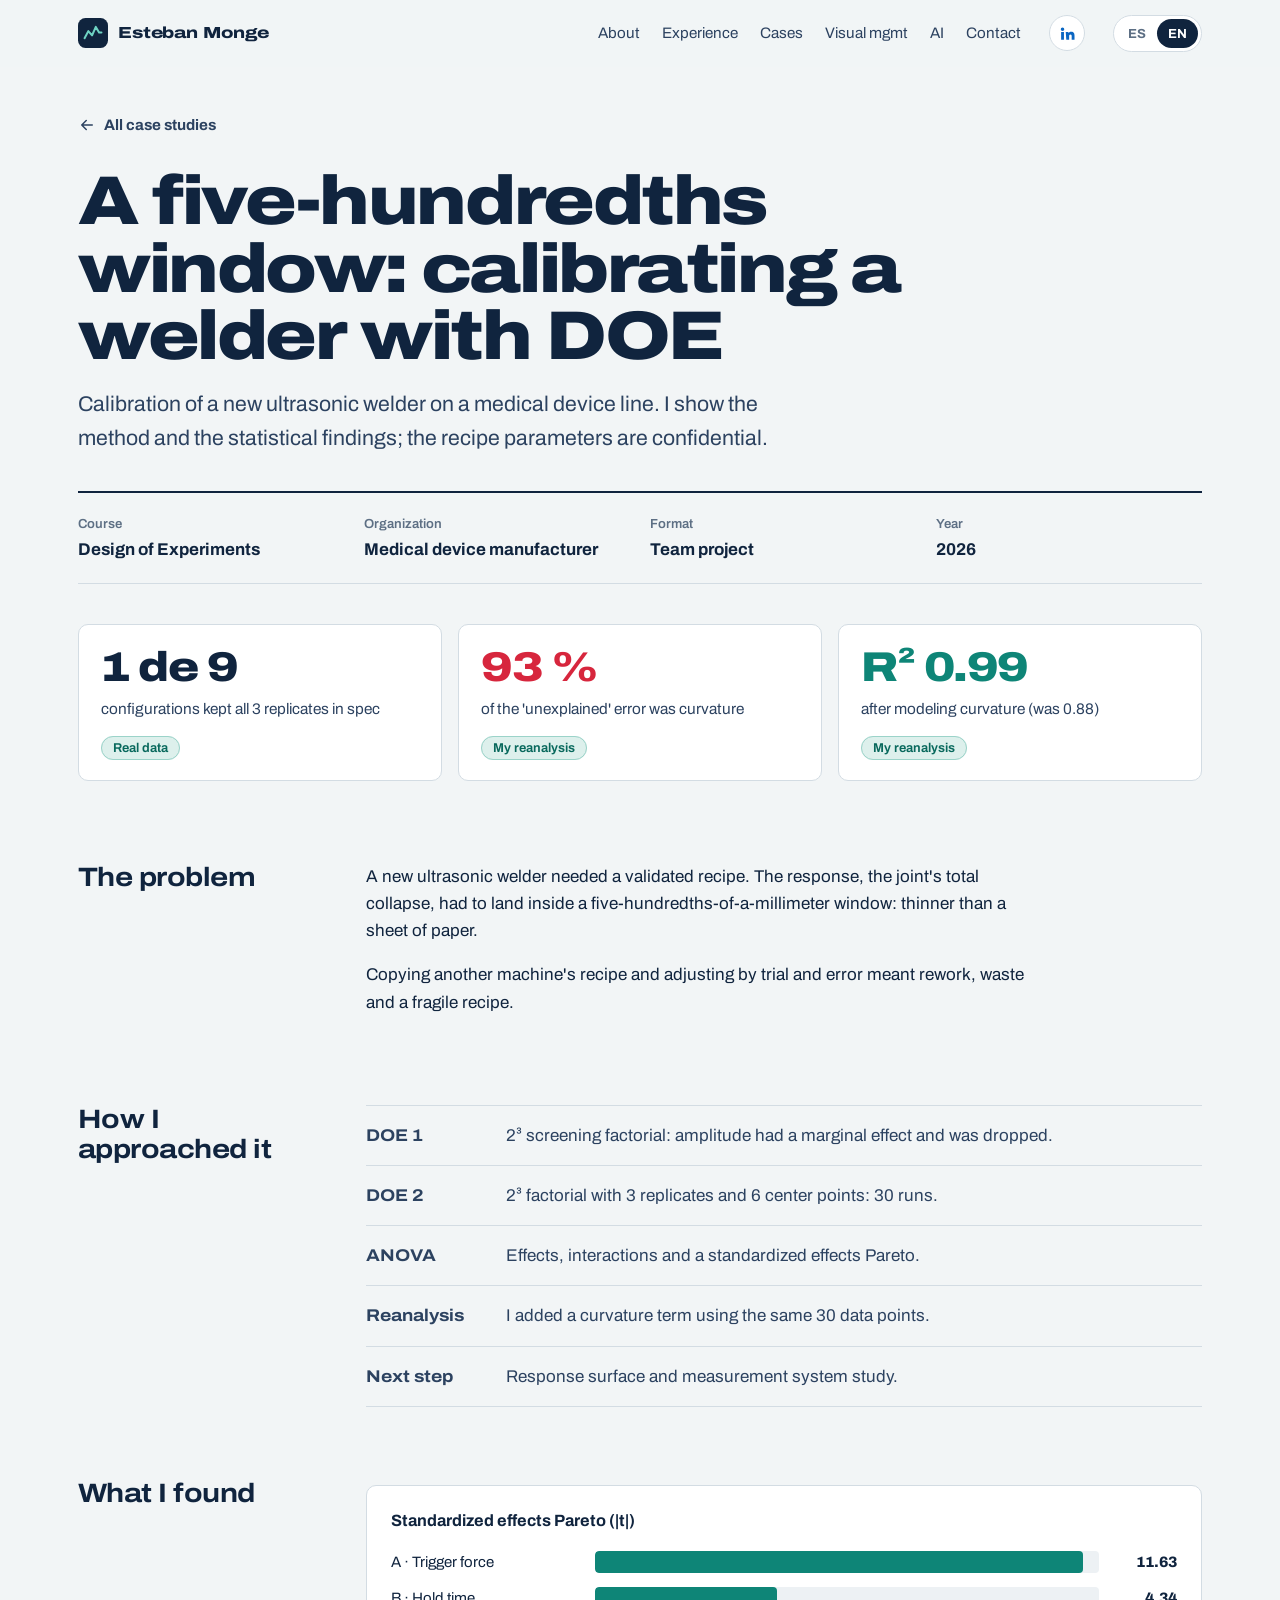
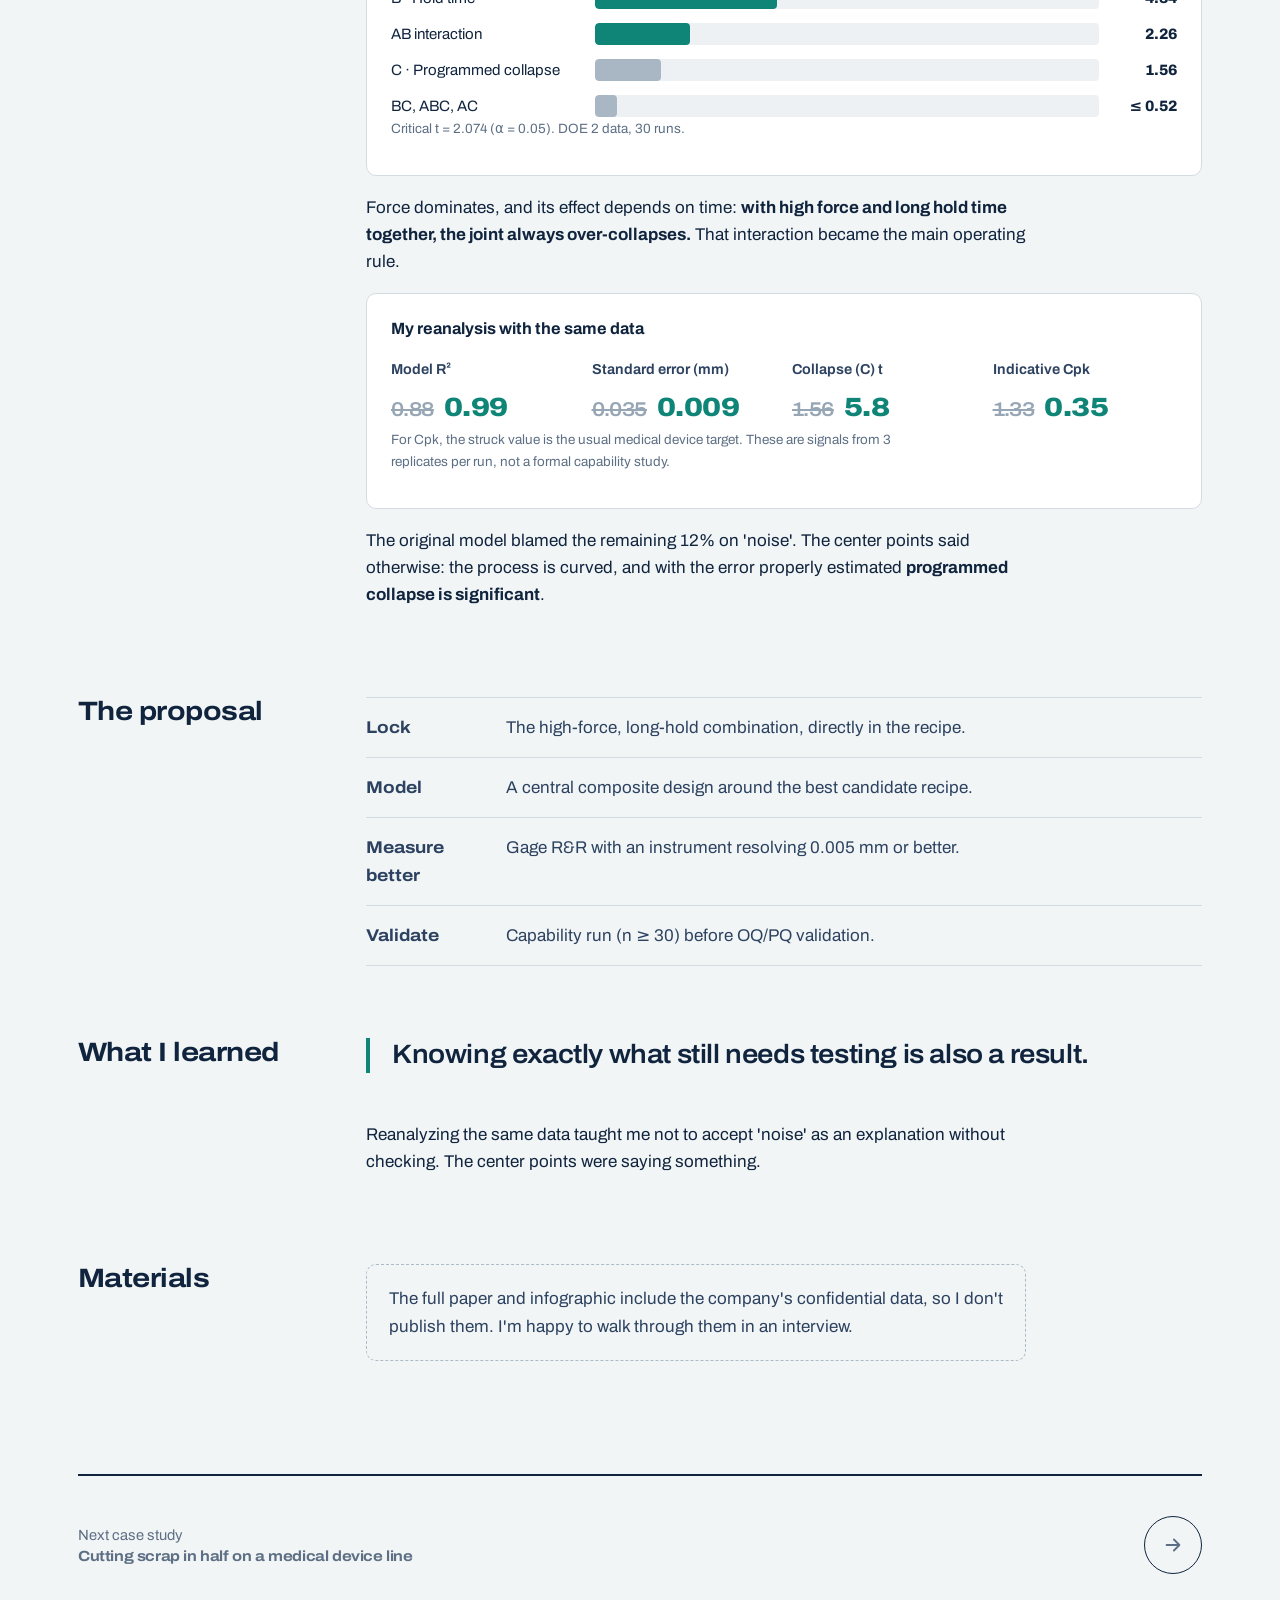
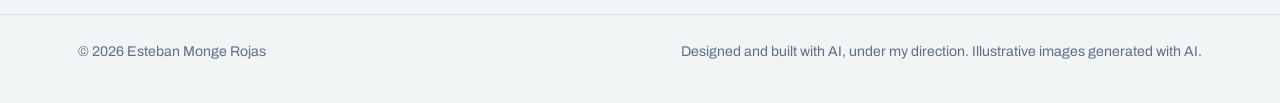
==== casos/doe-soldadura.html @ 59c78ac1 "Add files via upload" ====
<!doctype html>
<html lang="es" data-lang="es" data-title-es="Una ventana de cinco centésimas: calibrar una soldadora con DOE · Esteban Monge" data-title-en="A five-hundredths window: calibrating a welder with DOE · Esteban Monge">
<head>
<meta charset="utf-8">
<meta name="viewport" content="width=device-width, initial-scale=1">
<title>Una ventana de cinco centésimas: calibrar una soldadora con DOE · Esteban Monge</title>
<meta name="description" content="Calibración de una soldadora ultrasónica nueva en una línea de dispositivos médicos. Muestro el método y los hallazgos estadísticos; los parámetros de la receta son confidenciales.">
<meta name="author" content="Esteban Monge Rojas">
<meta property="og:type" content="website">
<meta property="og:title" content="Una ventana de cinco centésimas: calibrar una soldadora con DOE · Esteban Monge">
<meta property="og:description" content="Calibración de una soldadora ultrasónica nueva en una línea de dispositivos médicos. Muestro el método y los hallazgos estadísticos; los parámetros de la receta son confidenciales.">
<meta property="og:image" content="../assets/img/og-image.png">
<meta name="twitter:card" content="summary_large_image">
<meta name="theme-color" content="#10243E">
<link rel="icon" href="../assets/img/favicon.svg" type="image/svg+xml">
<link rel="preload" href="../assets/fonts/archivo-wdth.woff2" as="font" type="font/woff2" crossorigin>
<link rel="stylesheet" href="../assets/css/site.css">
<script>(function(){try{var q=new URLSearchParams(location.search).get("lang"),s=localStorage.getItem("lang"),l=q||s||((navigator.language||"es").toLowerCase().indexOf("en")===0?"en":"es");document.documentElement.setAttribute("data-lang",l);document.documentElement.lang=l}catch(e){}})();</script>
<noscript><style>[lang="en"]:not(html){display:none!important}</style></noscript>
</head>
<body>
<a class="skip" href="#main"><span lang="es">Saltar al contenido</span><span lang="en">Skip to content</span></a><header class="nav"><div class="wrap">
<a class="mark" href="../index.html" aria-label="Esteban Monge Rojas"><svg viewBox="0 0 32 32" aria-hidden="true"><rect width="32" height="32" rx="8" fill="#10243E"/><path d="M7 21.5 11 14l4 4.5 4-9 3.5 6H25" fill="none" stroke="#6FD3C3" stroke-width="2.2" stroke-linecap="round" stroke-linejoin="round"/></svg><span>Esteban Monge</span></a>
<button class="menu-btn" aria-expanded="false" aria-controls="menu" data-aria-es="Abrir menú" data-aria-en="Open menu" aria-label="Abrir menú"><svg viewBox="0 0 24 24" fill="none" stroke="currentColor" stroke-width="2" stroke-linecap="round" aria-hidden="true"><path d="M4 7h16M4 12h16M4 17h16"/></svg></button>
<ul id="menu"><li><a href="../index.html#sobre-mi"><span lang="es">Sobre mí</span><span lang="en">About</span></a></li><li><a href="../index.html#trayectoria"><span lang="es">Trayectoria</span><span lang="en">Experience</span></a></li><li><a href="../index.html#casos"><span lang="es">Casos</span><span lang="en">Cases</span></a></li><li><a href="../index.html#gestion-visual"><span lang="es">Gestión visual</span><span lang="en">Visual mgmt</span></a></li><li><a href="../index.html#ia"><span lang="es">IA</span><span lang="en">AI</span></a></li><li><a href="../index.html#contacto"><span lang="es">Contacto</span><span lang="en">Contact</span></a></li></ul>
<a class="nav-in" href="https://www.linkedin.com/in/esteban-monge-/" target="_blank" rel="noopener" aria-label="LinkedIn"><svg viewBox="0 0 24 24" fill="currentColor" aria-hidden="true"><path d="M4.98 3.5a2.5 2.5 0 1 1 0 5 2.5 2.5 0 0 1 0-5zM3 9.75h4v11H3zM9.5 9.75h3.8v1.6h.06c.53-.95 1.83-1.95 3.77-1.95 4.03 0 4.77 2.55 4.77 5.87v5.48h-4v-4.86c0-1.16-.02-2.65-1.66-2.65-1.66 0-1.92 1.25-1.92 2.56v4.95h-4z"/></svg></a>
<div class="lang" role="group" aria-label="Idioma / Language"><button type="button" data-set="es" aria-pressed="true">ES</button><button type="button" data-set="en" aria-pressed="false">EN</button></div>
</div></header><main id="main"><div class="wrap">
<div class="case-hero">
<a class="back" href="../index.html#casos"><svg viewBox="0 0 24 24" fill="none" stroke="currentColor" stroke-width="2" stroke-linecap="round" stroke-linejoin="round" aria-hidden="true"><path d="M19 12H5M11 18l-6-6 6-6"/></svg><span lang="es">Todos los casos</span><span lang="en">All case studies</span></a>
<h1><span lang="es">Una ventana de cinco centésimas: calibrar una soldadora con DOE</span><span lang="en">A five-hundredths window: calibrating a welder with DOE</span></h1>
<p lang="es" class="sub">Calibración de una soldadora ultrasónica nueva en una línea de dispositivos médicos. Muestro el método y los hallazgos estadísticos; los parámetros de la receta son confidenciales.</p><p lang="en" class="sub">Calibration of a new ultrasonic welder on a medical device line. I show the method and the statistical findings; the recipe parameters are confidential.</p>
<dl class="ctx"><div><dt><span lang="es">Curso</span><span lang="en">Course</span></dt><dd><span lang="es">Diseño de Experimentos</span><span lang="en">Design of Experiments</span></dd></div><div><dt><span lang="es">Organización</span><span lang="en">Organization</span></dt><dd><span lang="es">Manufactura de dispositivos médicos</span><span lang="en">Medical device manufacturer</span></dd></div><div><dt><span lang="es">Formato</span><span lang="en">Format</span></dt><dd><span lang="es">Proyecto en equipo</span><span lang="en">Team project</span></dd></div><div><dt><span lang="es">Año</span><span lang="en">Year</span></dt><dd><span lang="es">2026</span><span lang="en">2026</span></dd></div></dl>

<div class="results"><div class="res"><div class="v "><span lang="es">1 de 9</span><span lang="en">1 de 9</span></div><p lang="es">configuraciones mantuvo sus 3 réplicas dentro del rango</p><p lang="en">configurations kept all 3 replicates in spec</p><span class="chip real"><span lang="es">Dato real</span><span lang="en">Real data</span></span></div><div class="res"><div class="v out"><span lang="es">93 %</span><span lang="en">93 %</span></div><p lang="es">del error «no explicado» era curvatura</p><p lang="en">of the 'unexplained' error was curvature</p><span class="chip real"><span lang="es">Reanálisis propio</span><span lang="en">My reanalysis</span></span></div><div class="res"><div class="v ok"><span lang="es">R² 0,99</span><span lang="en">R² 0.99</span></div><p lang="es">al modelar la curvatura (antes 0,88)</p><p lang="en">after modeling curvature (was 0.88)</p><span class="chip real"><span lang="es">Reanálisis propio</span><span lang="en">My reanalysis</span></span></div></div>
</div>

<section class="chapter"><h2><span lang="es">El problema</span><span lang="en">The problem</span></h2><div class="txt"><p lang="es">Una soldadora ultrasónica nueva necesitaba una receta validada. La respuesta, el colapso total de la unión, debía quedar dentro de una ventana de cinco centésimas de milímetro: menos que el grosor de una hoja de papel.</p><p lang="en">A new ultrasonic welder needed a validated recipe. The response, the joint's total collapse, had to land inside a five-hundredths-of-a-millimeter window: thinner than a sheet of paper.</p><p lang="es">Copiar la receta de otra máquina y ajustar a prueba y error implicaba retrabajo, desperdicio y una receta poco robusta.</p><p lang="en">Copying another machine's recipe and adjusting by trial and error meant rework, waste and a fragile recipe.</p></div></section>
<section class="chapter"><h2><span lang="es">Cómo lo abordé</span><span lang="en">How I approached it</span></h2><div class="txt"><ol class="phases"><li><b><span lang="es">DOE 1</span><span lang="en">DOE 1</span></b><span><span lang="es">Factorial 2³ de tamizado: la amplitud tuvo un efecto marginal y salió del estudio.</span><span lang="en">2³ screening factorial: amplitude had a marginal effect and was dropped.</span></span></li><li><b><span lang="es">DOE 2</span><span lang="en">DOE 2</span></b><span><span lang="es">Factorial 2³ con 3 réplicas y 6 puntos centrales: 30 corridas.</span><span lang="en">2³ factorial with 3 replicates and 6 center points: 30 runs.</span></span></li><li><b><span lang="es">ANOVA</span><span lang="en">ANOVA</span></b><span><span lang="es">Efectos, interacciones y Pareto de efectos estandarizados.</span><span lang="en">Effects, interactions and a standardized effects Pareto.</span></span></li><li><b><span lang="es">Reanálisis</span><span lang="en">Reanalysis</span></b><span><span lang="es">Agregué un término de curvatura con los mismos 30 datos.</span><span lang="en">I added a curvature term using the same 30 data points.</span></span></li><li><b><span lang="es">Siguiente paso</span><span lang="en">Next step</span></b><span><span lang="es">Superficie de respuesta y estudio del sistema de medición.</span><span lang="en">Response surface and measurement system study.</span></span></li></ol></div></section>
<section class="chapter"><h2><span lang="es">Lo que encontré</span><span lang="en">What I found</span></h2><div class="txt"><div class="chart reveal"><h3><span lang="es">Pareto de efectos estandarizados (|t|)</span><span lang="en">Standardized effects Pareto (|t|)</span></h3><div class="hbars"><div class="hb good"><span><span lang="es">A · Fuerza de disparo</span><span lang="en">A · Trigger force</span></span><span class="tr"><i style="width:96.9%"></i></span><span class="val"><span lang="es">11,63</span><span lang="en">11.63</span></span></div><div class="hb good"><span><span lang="es">B · Tiempo de sostenimiento</span><span lang="en">B · Hold time</span></span><span class="tr"><i style="width:36.2%"></i></span><span class="val"><span lang="es">4,34</span><span lang="en">4.34</span></span></div><div class="hb good"><span><span lang="es">Interacción AB</span><span lang="en">AB interaction</span></span><span class="tr"><i style="width:18.8%"></i></span><span class="val"><span lang="es">2,26</span><span lang="en">2.26</span></span></div><div class="hb dim"><span><span lang="es">C · Colapso programado</span><span lang="en">C · Programmed collapse</span></span><span class="tr"><i style="width:13.0%"></i></span><span class="val"><span lang="es">1,56</span><span lang="en">1.56</span></span></div><div class="hb dim"><span><span lang="es">BC, ABC, AC</span><span lang="en">BC, ABC, AC</span></span><span class="tr"><i style="width:4.3%"></i></span><span class="val"><span lang="es">≤ 0,52</span><span lang="en">≤ 0.52</span></span></div></div><p class="source"><span lang="es">Valor crítico t = 2,074 (α = 0,05). Datos del DOE 2, 30 corridas.</span><span lang="en">Critical t = 2.074 (α = 0.05). DOE 2 data, 30 runs.</span></p></div><p lang="es">La fuerza domina, y su efecto depende del tiempo: <b>con fuerza y tiempo altos a la vez, la unión se sobrecolapsa siempre.</b> Esa interacción se convirtió en la regla operativa principal.</p><p lang="en">Force dominates, and its effect depends on time: <b>with high force and long hold time together, the joint always over-collapses.</b> That interaction became the main operating rule.</p><div class="chart reveal"><h3><span lang="es">Mi reanálisis con los mismos datos</span><span lang="en">My reanalysis with the same data</span></h3><div class="vs"><div><b><span lang="es">R² del modelo</span><span lang="en">Model R²</span></b><span class="pair"><s><span lang="es">0,88</span><span lang="en">0.88</span></s><em><span lang="es">0,99</span><span lang="en">0.99</span></em></span></div><div><b><span lang="es">Error estándar (mm)</span><span lang="en">Standard error (mm)</span></b><span class="pair"><s><span lang="es">0,035</span><span lang="en">0.035</span></s><em><span lang="es">0,009</span><span lang="en">0.009</span></em></span></div><div><b><span lang="es">t del colapso (C)</span><span lang="en">Collapse (C) t</span></b><span class="pair"><s><span lang="es">1,56</span><span lang="en">1.56</span></s><em><span lang="es">5,8</span><span lang="en">5.8</span></em></span></div><div><b><span lang="es">Cpk indicativo</span><span lang="en">Indicative Cpk</span></b><span class="pair"><s><span lang="es">1,33</span><span lang="en">1.33</span></s><em><span lang="es">0,35</span><span lang="en">0.35</span></em></span></div></div><p class="source"><span lang="es">En Cpk, el valor tachado es la meta habitual en dispositivos médicos. Son señales con 3 réplicas por tratamiento, no un estudio formal de capacidad.</span><span lang="en">For Cpk, the struck value is the usual medical device target. These are signals from 3 replicates per run, not a formal capability study.</span></p></div><p lang="es">El modelo original atribuía el 12 % restante a «ruido». Los puntos centrales decían otra cosa: el proceso es curvo, y con el error bien estimado <b>el colapso programado sí es significativo</b>.</p><p lang="en">The original model blamed the remaining 12% on 'noise'. The center points said otherwise: the process is curved, and with the error properly estimated <b>programmed collapse is significant</b>.</p></div></section>
<section class="chapter"><h2><span lang="es">La propuesta</span><span lang="en">The proposal</span></h2><div class="txt"><ol class="phases"><li><b><span lang="es">Bloquear</span><span lang="en">Lock</span></b><span><span lang="es">La combinación de fuerza y tiempo altos, directamente en la receta.</span><span lang="en">The high-force, long-hold combination, directly in the recipe.</span></span></li><li><b><span lang="es">Modelar</span><span lang="en">Model</span></b><span><span lang="es">Un diseño central compuesto alrededor de la mejor receta candidata.</span><span lang="en">A central composite design around the best candidate recipe.</span></span></li><li><b><span lang="es">Medir mejor</span><span lang="en">Measure better</span></b><span><span lang="es">Gage R&R con un instrumento de resolución de 0,005 mm o mejor.</span><span lang="en">Gage R&R with an instrument resolving 0.005 mm or better.</span></span></li><li><b><span lang="es">Validar</span><span lang="en">Validate</span></b><span><span lang="es">Corrida de capacidad (n ≥ 30) antes de la validación OQ/PQ.</span><span lang="en">Capability run (n ≥ 30) before OQ/PQ validation.</span></span></li></ol></div></section>
<section class="chapter"><h2><span lang="es">Lo que aprendí</span><span lang="en">What I learned</span></h2><div class="txt"><p lang="es" class="quote">Saber exactamente qué falta probar también es un resultado.</p><p lang="en" class="quote">Knowing exactly what still needs testing is also a result.</p><div style="height:22px"></div><p lang="es">Reanalizar los mismos datos me enseñó a no aceptar «ruido» como explicación sin verificarlo. Los puntos centrales estaban diciendo algo.</p><p lang="en">Reanalyzing the same data taught me not to accept 'noise' as an explanation without checking. The center points were saying something.</p></div></section>
<section class="chapter"><h2><span lang="es">Materiales</span><span lang="en">Materials</span></h2><div class="txt"><p lang="es" class="locked">El paper y la infografía completos incluyen datos confidenciales de la empresa, así que no los publico. Con gusto los presento en una entrevista.</p><p lang="en" class="locked">The full paper and infographic include the company's confidential data, so I don't publish them. I'm happy to walk through them in an interview.</p></div></section>
<a class="next" href="medtech-scrap.html"><div><span><span lang="es">Siguiente caso</span><span lang="en">Next case study</span></span><b><span lang="es">Reducir a la mitad el scrap de una línea de dispositivos médicos</span><span lang="en">Cutting scrap in half on a medical device line</span></b></div><span class="go-c"><svg viewBox="0 0 24 24" fill="none" stroke="currentColor" stroke-width="2" stroke-linecap="round" stroke-linejoin="round" aria-hidden="true"><path d="M5 12h14M13 6l6 6-6 6"/></svg></span></a>
</div></main><footer><div class="wrap">
<span>© 2026 Esteban Monge Rojas</span>
<span><span lang="es">Diseñado y construido con IA, bajo mi dirección. Imágenes ilustrativas generadas con IA.</span><span lang="en">Designed and built with AI, under my direction. Illustrative images generated with AI.</span></span>
</div></footer>
<script src="../assets/js/site.js" defer></script>
</body></html>
---- assets/css/site.css ----
/* =========================================================
   Esteban Monge Rojas · Portafolio
   Tokens: tinta de planta, blanco de cuarto limpio,
   rojo = fuera de control, verde azulado = bajo control
   ========================================================= */
@font-face{font-family:"Archivo";src:url("../fonts/archivo-wdth.woff2") format("woff2");font-weight:100 900;font-stretch:62% 125%;font-display:swap;unicode-range:U+0000-00FF,U+0131,U+0152-0153,U+02BB-02BC,U+02C6,U+02DA,U+02DC,U+0304,U+0308,U+0329,U+2000-206F,U+20AC,U+2122,U+2191,U+2193,U+2212,U+2215,U+FEFF,U+FFFD}
@font-face{font-family:"Archivo";src:url("../fonts/archivo-ext-wdth.woff2") format("woff2");font-weight:100 900;font-stretch:62% 125%;font-display:swap;unicode-range:U+0100-02BA,U+02BD-02C5,U+02C7-02CC,U+02CE-02D7,U+02DD-02FF,U+0304,U+0308,U+0329,U+1D00-1DBF,U+1E00-1E9F,U+1EF2-1EFF,U+2020,U+20A0-20AB,U+20AD-20C0,U+2113,U+2C60-2C7F,U+A720-A7FF}

:root{
  --ink:#10243E;        /* tinta: texto y bloques fuertes */
  --ink-2:#2C4260;      /* texto secundario */
  --mute:#5D6F84;       /* notas */
  --line:#D3DCE3;       /* divisores */
  --paper:#F2F5F6;      /* fondo: blanco de cuarto limpio */
  --panel:#FFFFFF;
  --out:#D7263D;        /* fuera de control */
  --ok:#0E8577;         /* bajo control */
  --ok-soft:#DDF0EC;
  --out-soft:#FBE3E6;
  --night:#0C1B30;      /* sección IA */
  --w:1180px;
  --r-s:4px; --r-m:10px; --r-l:18px;
  --step--1:.8rem; --step-0:1.0625rem; --step-1:1.33rem; --step-2:1.66rem; --step-3:2.07rem; --step-4:2.6rem; --step-5:3.25rem;
}
*{box-sizing:border-box}
html{scroll-behavior:smooth;-webkit-text-size-adjust:100%}
@media (prefers-reduced-motion:reduce){html{scroll-behavior:auto}*{animation:none!important;transition:none!important}}
body{margin:0;background:var(--paper);color:var(--ink);font-family:"Archivo",system-ui,sans-serif;font-size:var(--step-0);line-height:1.6;font-stretch:100%;font-feature-settings:"tnum" 0}
img{max-width:100%;height:auto;display:block}
a{color:inherit}
::selection{background:var(--ink);color:#fff}
:focus-visible{outline:3px solid var(--ok);outline-offset:3px;border-radius:2px}

/* Idioma: un solo HTML, dos idiomas */
html[data-lang="es"] [lang="en"]:not(html),
html[data-lang="en"] [lang="es"]:not(html){display:none!important}

.wrap{max-width:var(--w);margin:0 auto;padding:0 28px}
.skip{position:absolute;left:-999px;top:8px;background:var(--ink);color:#fff;padding:8px 14px;z-index:99}
.skip:focus{left:8px}

/* ---------- Navegación ---------- */
.nav{position:sticky;top:0;z-index:40;background:rgba(242,245,246,.86);backdrop-filter:saturate(1.4) blur(10px);-webkit-backdrop-filter:saturate(1.4) blur(10px);border-bottom:1px solid transparent;transition:border-color .2s}
.nav.scrolled{border-bottom-color:var(--line)}
.nav .wrap{display:flex;align-items:center;gap:28px;height:66px}
.mark{display:flex;align-items:center;gap:10px;text-decoration:none;font-weight:800;font-stretch:125%;letter-spacing:-.01em;font-size:1rem}
.mark svg{width:30px;height:30px}
.nav ul{display:flex;gap:22px;list-style:none;margin:0 0 0 auto;padding:0}
.nav ul a{text-decoration:none;font-size:.95rem;color:var(--ink-2);padding:6px 0;border-bottom:2px solid transparent}
.nav ul a:hover,.nav ul a[aria-current="true"]{color:var(--ink);border-bottom-color:var(--ink)}
.lang{display:flex;border:1px solid var(--line);border-radius:999px;padding:3px;background:var(--panel)}
.lang button{all:unset;cursor:pointer;font-size:.82rem;font-weight:700;padding:4px 11px;border-radius:999px;color:var(--mute)}
.lang button[aria-pressed="true"]{background:var(--ink);color:#fff}
.lang button:focus-visible{outline:3px solid var(--ok)}
.menu-btn{all:unset;cursor:pointer;margin-left:auto;padding:8px;display:none}
.menu-btn svg{width:26px;height:26px}

/* ---------- Botones ---------- */
.btn{display:inline-flex;align-items:center;gap:10px;font:inherit;font-weight:700;font-size:.98rem;text-decoration:none;padding:13px 22px;border-radius:999px;border:1.5px solid var(--ink);cursor:pointer;transition:background .15s,color .15s}
.btn.primary{background:var(--ink);color:#fff}
.btn.primary:hover{background:var(--ink-2)}
.btn.ghost{background:transparent;color:var(--ink)}
.btn.ghost:hover{background:var(--ink);color:#fff}
.btn svg{width:18px;height:18px}

/* ---------- Hero con gráfico de control ---------- */
.hero{min-height:calc(100svh - 66px);display:flex;padding:40px 0 26px}
.hero > .wrap{display:flex;flex-direction:column;width:100%}
.hero-top{display:flex;justify-content:space-between;align-items:flex-end;gap:30px}
.hero h1{margin:0;font-size:clamp(2.9rem,7.2vw,5.9rem);line-height:.9;font-weight:850;font-stretch:125%;letter-spacing:-.035em}
.hero h1 .l2{display:block;color:var(--ink-2);font-weight:300;font-stretch:115%}
.hero .portrait{width:140px;height:140px;border-radius:50%;object-fit:cover;border:5px solid var(--panel);box-shadow:0 0 0 1px var(--line),0 18px 40px -18px rgba(16,36,62,.45)}
.hero-grid{display:grid;grid-template-columns:minmax(0,.95fr) minmax(0,1.05fr);gap:52px;align-items:center;margin-top:34px}
.lede{max-width:34ch;font-size:clamp(1.3rem,2vw,1.6rem);line-height:1.34;font-weight:450;margin:0}
.facts{display:flex;flex-wrap:wrap;gap:8px 22px;margin:22px 0 28px;padding:0;list-style:none;color:var(--ink-2);font-size:.95rem}
.facts li{display:flex;align-items:center;gap:8px}
.facts li::before{content:"";width:7px;height:7px;border-radius:50%;background:var(--ok)}
.ctas{display:flex;gap:12px;flex-wrap:wrap}
.btn.li{background:#0A66C2;border-color:#0A66C2;color:#fff}
.btn.li:hover{background:#004182;border-color:#004182}
.nav-in{display:grid;place-items:center;width:36px;height:36px;border-radius:50%;color:#0A66C2;border:1px solid var(--line);background:var(--panel)}
.nav-in svg{width:17px;height:17px}
.nav-in:hover{background:#0A66C2;color:#fff;border-color:#0A66C2}

/* Entrada: el único momento orquestado */
@keyframes rise{from{transform:translateY(105%)}to{transform:none}}
@keyframes fadein{from{opacity:0}to{opacity:1}}
.hero h1 .m{display:block;overflow:hidden;padding-bottom:.05em}
.hero h1 .w1,.hero h1 .l2{display:block;animation:rise .9s cubic-bezier(.2,.8,.2,1) both}
.hero h1 .l2{animation-delay:.12s}
.hero .portrait,.hero-copy,.cue{animation:fadein .8s .45s both}

/* Señal para seguir bajando: una pieza recorre la línea */
.cue{margin:auto auto 0;padding-top:30px;display:flex;align-items:center;gap:18px;text-decoration:none;color:var(--ink)}
.cue-line{position:relative;width:86px;height:22px;display:flex;justify-content:space-between;align-items:center}
.cue-line::before{content:"";position:absolute;left:4px;right:4px;top:50%;height:2px;background:var(--line)}
.cue-line i{width:16px;height:16px;border-radius:4px;border:2px solid var(--ink);background:var(--paper);position:relative;z-index:1}
.cue-line b{position:absolute;top:50%;left:0;width:10px;height:10px;margin-top:-5px;border-radius:50%;background:var(--ok);box-shadow:0 0 0 4px var(--ok-soft);z-index:2;animation:travel 2.6s cubic-bezier(.6,0,.4,1) infinite}
@keyframes travel{0%{left:3px;opacity:0}10%{opacity:1}45%{left:38px}55%{left:38px}90%{left:73px;opacity:1}100%{left:73px;opacity:0}}
.cue-txt{display:flex;flex-direction:column;line-height:1.25}
.cue-txt strong{font-size:1.08rem;font-weight:800;font-stretch:112%}
.cue-txt span{font-size:.88rem;color:var(--mute)}
.cue-arrow{width:52px;height:52px;border-radius:50%;background:var(--ink);color:#fff;display:grid;place-items:center;position:relative;animation:bob 1.8s ease-in-out infinite}
.cue-arrow::after{content:"";position:absolute;inset:-7px;border-radius:50%;border:1.5px solid var(--ink);opacity:.25;animation:ring 1.8s ease-out infinite}
.cue-arrow svg{width:22px;height:22px}
@keyframes bob{0%,100%{transform:translateY(0)}50%{transform:translateY(7px)}}
@keyframes ring{0%{transform:scale(.85);opacity:.45}100%{transform:scale(1.35);opacity:0}}
.cue:hover .cue-arrow{background:var(--ok)}

/* Riel de progreso: la página como línea de producción */
.rail{position:fixed;right:20px;top:50%;transform:translateY(-50%);z-index:30;opacity:0;pointer-events:none;transition:opacity .3s}
.rail.on{opacity:1;pointer-events:auto}
.rail-track{position:absolute;right:5px;top:6px;bottom:6px;width:2px;background:var(--line)}
.rail-fill{position:absolute;left:0;top:0;width:100%;height:0;background:var(--ok);transition:height .2s linear}
.rail ol{list-style:none;margin:0;padding:0;display:flex;flex-direction:column;gap:22px;position:relative}
.rail a{display:flex;align-items:center;justify-content:flex-end;gap:10px;text-decoration:none}
.rail .rd{order:2;width:12px;height:12px;border-radius:50%;background:var(--paper);border:2px solid #A9B6C3;flex:none;transition:all .2s}
.rail .rl{order:1;font-size:.8rem;font-weight:700;background:var(--ink);color:#fff;padding:4px 10px;border-radius:999px;white-space:nowrap;opacity:0;transform:translateX(6px);transition:opacity .2s,transform .2s}
.rail a.done .rd{background:var(--ok);border-color:var(--ok)}
.rail a.now .rd{background:var(--ink);border-color:var(--ink);box-shadow:0 0 0 4px rgba(16,36,62,.15);transform:scale(1.2)}
.rail a.now .rl,.rail a:hover .rl,.rail a:focus-visible .rl{opacity:1;transform:none}
.rail.dark .rd{background:var(--night)}
.rail.dark a.now .rd{background:#fff;border-color:#fff}
.rail.dark .rl{background:#E7EEF6;color:var(--ink)}
.topbar{display:none;position:fixed;left:0;right:0;top:66px;height:3px;z-index:39;pointer-events:none}
.topbar i{display:block;height:100%;width:0;background:var(--ok)}
@media (max-width:1280px){.rail{display:none}.topbar{display:block}}

/* Gestión visual */
.vm{display:grid;grid-template-columns:minmax(0,.9fr) minmax(0,1.2fr);gap:56px;align-items:start}
.vm .sec-title{margin-bottom:30px}
.vm-list{list-style:none;margin:0;padding:0;border-top:2px solid var(--ink)}
.vm-list li{padding:18px 0;border-bottom:1px solid var(--line)}
.vm-list h3{margin:0 0 4px;font-size:var(--step-1);font-stretch:110%;letter-spacing:-.01em}
.vm-list p{margin:0;color:var(--ink-2);font-size:.98rem}
.vm-fig{margin:0;border-radius:var(--r-l);overflow:hidden;position:sticky;top:96px;aspect-ratio:3/2;background:#E3E9EE}
.vm-fig img{width:100%;height:100%;object-fit:cover}
.vm-fig.empty{display:flex;align-items:center;justify-content:center;border:2px dashed #B9C6D1;background:transparent;color:var(--mute);font-size:.9rem;text-align:center;padding:16px}

.spc{margin:0;background:var(--panel);border:1px solid var(--line);border-radius:var(--r-l);padding:22px 24px 16px;position:relative}
.spc-head{display:flex;justify-content:space-between;gap:20px;flex-wrap:wrap;align-items:baseline}
.spc-head p{margin:0;font-weight:650;font-size:1.05rem}
.spc-key{display:flex;gap:18px;font-size:.88rem;color:var(--mute)}
.spc-key span{display:flex;align-items:center;gap:7px}
.spc-key i{width:10px;height:10px;border-radius:50%;display:inline-block}
.spc svg{width:100%;height:auto;display:block;margin-top:10px;overflow:visible}
.spc .tip{position:absolute;pointer-events:none;background:var(--ink);color:#fff;font-size:.8rem;padding:6px 10px;border-radius:6px;white-space:nowrap;opacity:0;transform:translate(-50%,-130%);transition:opacity .12s}
.spc .tip.on{opacity:1}
.spc-note{font-size:.88rem;color:var(--mute);margin:6px 0 0}

/* ---------- Secciones ---------- */
section.block{padding:104px 0 0}
.sec-title{display:grid;grid-template-columns:minmax(0,1fr);gap:14px;margin-bottom:44px;max-width:780px}
.sec-title h2{margin:0;font-size:clamp(2rem,4.4vw,3.25rem);line-height:1;font-weight:820;font-stretch:118%;letter-spacing:-.03em}
.sec-title p{margin:0;font-size:var(--step-1);line-height:1.45;color:var(--ink-2);max-width:60ch}

/* Sobre mí */
.about{display:grid;grid-template-columns:1.25fr 1fr;gap:64px}
.about .story p{margin:0 0 1.1em;max-width:62ch}
.about .story p:first-child{font-size:var(--step-1);line-height:1.5}
.rules{list-style:none;margin:0;padding:0;border-top:2px solid var(--ink)}
.rules li{padding:20px 0;border-bottom:1px solid var(--line)}
.rules b{display:block;font-size:var(--step-1);font-stretch:112%;line-height:1.25;letter-spacing:-.01em}
.rules span{color:var(--ink-2);font-size:.97rem}

/* Trayectoria (secuencia en el tiempo) */
.timeline{list-style:none;margin:0;padding:0;position:relative}
.timeline::before{content:"";position:absolute;left:150px;top:6px;bottom:6px;width:2px;background:var(--line)}
.tl{display:grid;grid-template-columns:150px 1fr;gap:0 40px;padding:0 0 38px;position:relative}
.tl::after{content:"";position:absolute;left:144px;top:7px;width:14px;height:14px;border-radius:50%;background:var(--paper);border:3px solid var(--ink)}
.tl.now::after{background:var(--ok);border-color:var(--ok);box-shadow:0 0 0 6px var(--ok-soft)}
.tl time{font-weight:700;font-size:.95rem;color:var(--ink-2);padding-right:28px;line-height:1.7}
.tl .body{padding-left:8px}
.tl h3{margin:0;font-size:var(--step-1);font-stretch:110%;letter-spacing:-.01em;line-height:1.3}
.tl .org{color:var(--mute);font-size:.95rem;margin:2px 0 10px}
.tl ul{margin:0;padding-left:18px;color:var(--ink-2);max-width:68ch}
.tl ul li{margin:4px 0}
.tl .link{display:inline-block;margin-top:10px;font-weight:700;font-size:.95rem}
.edu{display:grid;grid-template-columns:repeat(3,1fr);gap:18px;margin-top:20px}
.edu div{border-top:2px solid var(--ink);padding-top:14px}
.edu b{display:block;font-stretch:110%}
.edu span{color:var(--mute);font-size:.93rem}

/* Galería "Mi camino" */
.gallery{display:grid;grid-template-columns:2fr 1fr 1fr;grid-template-rows:220px 220px;gap:14px;margin-top:56px}
.gallery figure{margin:0;border-radius:var(--r-m);overflow:hidden;position:relative;background:#E3E9EE}
.gallery figure:first-child{grid-row:span 2}
.gallery img{width:100%;height:100%;object-fit:cover}
.gallery figcaption{position:absolute;left:0;right:0;bottom:0;padding:26px 14px 10px;color:#fff;font-size:.88rem;background:linear-gradient(transparent,rgba(12,27,48,.78))}
.gallery .empty{display:flex;align-items:center;justify-content:center;text-align:center;border:2px dashed #B9C6D1;background:transparent;color:var(--mute);font-size:.85rem;padding:12px}

/* Casos */
.cases{border-top:2px solid var(--ink)}
.case{display:grid;grid-template-columns:230px minmax(0,1fr) auto;gap:36px;align-items:center;padding:34px 0;border-bottom:1px solid var(--line);text-decoration:none;position:relative}
.case .metric{white-space:nowrap;font-size:clamp(2.2rem,4vw,3.1rem);font-weight:850;font-stretch:118%;letter-spacing:-.035em;line-height:1}
.case .metric small{display:block;font-size:.85rem;font-weight:500;font-stretch:100%;letter-spacing:0;color:var(--mute);margin-top:8px;line-height:1.35}
.case h3{margin:0 0 8px;font-size:var(--step-2);line-height:1.15;font-stretch:108%;letter-spacing:-.02em;max-width:30ch}
.case p{margin:0;color:var(--ink-2);max-width:62ch}
.case .meta{display:flex;flex-wrap:wrap;gap:8px;margin-top:14px}
.chip{font-size:.8rem;font-weight:650;padding:4px 11px;border-radius:999px;border:1px solid var(--line);background:var(--panel);color:var(--ink-2)}
.chip.proj{border-color:#E9A6AF;color:#A4162A;background:var(--out-soft)}
.chip.real{border-color:#9BD3C9;color:#09695D;background:var(--ok-soft)}
.case .go{width:54px;height:54px;border-radius:50%;border:1.5px solid var(--ink);display:grid;place-items:center;transition:background .15s,color .15s}
.case .go svg{width:22px;height:22px}
.case:hover .go,.case:focus-visible .go{background:var(--ink);color:#fff}
.case:hover h3{text-decoration:underline;text-decoration-thickness:2px;text-underline-offset:5px}

/* Ranking interactivo */
.rank{display:grid;grid-template-columns:360px minmax(0,1fr);gap:40px;background:var(--panel);border:1px solid var(--line);border-radius:var(--r-l);padding:34px}
.weights h3,.bars-wrap h3{margin:0 0 4px;font-size:var(--step-1);font-stretch:110%}
.weights .hint{margin:0 0 22px;color:var(--mute);font-size:.92rem}
.w{margin-bottom:20px}
.w label{display:flex;justify-content:space-between;font-weight:600;font-size:.96rem;margin-bottom:6px}
.w output{font-variant-numeric:tabular-nums;font-weight:800;color:var(--ok)}
input[type=range]{width:100%;accent-color:var(--ink);height:28px;margin:0}
.reset{all:unset;cursor:pointer;font-weight:700;font-size:.92rem;border-bottom:1.5px solid currentColor;margin-top:4px}
.reset:focus-visible{outline:3px solid var(--ok)}
.bars{list-style:none;margin:18px 0 0;padding:0;position:relative}
.bar{position:absolute;left:0;right:0;height:86px;transition:transform .45s cubic-bezier(.2,.8,.2,1)}
.bar .row{display:grid;grid-template-columns:46px minmax(0,1fr) 74px;gap:14px;align-items:center}
.bar .pos{width:40px;height:40px;border-radius:50%;display:grid;place-items:center;font-weight:850;color:#fff;background:var(--ink-2)}
.bar[data-pos="1"] .pos{background:var(--ok)}
.bar .name{font-weight:700;font-size:1rem;margin-bottom:6px;display:block}
.bar .track{height:14px;background:#E8EEF2;border-radius:999px;overflow:hidden}
.bar .fill{height:100%;background:var(--ink);border-radius:999px;transition:width .45s cubic-bezier(.2,.8,.2,1)}
.bar[data-pos="1"] .fill{background:var(--ok)}
.bar .score{font-size:1.9rem;font-weight:850;font-stretch:115%;text-align:right;font-variant-numeric:tabular-nums;letter-spacing:-.02em}
.matrix{width:100%;border-collapse:collapse;margin-top:26px;font-size:.92rem}
.matrix th,.matrix td{padding:9px 8px;border-bottom:1px solid var(--line);text-align:center}
.matrix th:first-child,.matrix td:first-child{text-align:left}
.matrix thead th{font-size:.82rem;color:var(--mute);font-weight:650}
.matrix td{font-variant-numeric:tabular-nums}
.rank-note{font-size:.86rem;color:var(--mute);margin:14px 0 0}

/* IA (la única banda oscura) */
.ai{background:var(--night);color:#E7EEF6;margin-top:110px;padding:104px 0 110px}
.ai .sec-title h2{color:#fff}
.ai .sec-title p{color:#B9C8D9}
.motto{font-size:clamp(1.9rem,4.4vw,3.4rem);font-weight:300;font-stretch:120%;letter-spacing:-.03em;line-height:1.05;margin:0 0 64px;color:#fff;max-width:20ch}
.motto b{font-weight:850}
.abilities{display:grid;grid-template-columns:repeat(2,1fr);gap:0 56px;border-top:1px solid #2A4060}
.ability{padding:26px 0;border-bottom:1px solid #2A4060;display:grid;grid-template-columns:44px 1fr;gap:16px}
.ability svg{width:30px;height:30px;color:#6FD3C3;margin-top:3px}
.ability h3{margin:0 0 6px;color:#fff;font-size:var(--step-1);font-stretch:110%}
.ability p{margin:0;color:#B9C8D9;font-size:.98rem}
.ladder{margin-top:80px;display:grid;grid-template-columns:330px minmax(0,1fr);gap:48px}
.ladder h3{margin:0 0 10px;color:#fff;font-size:var(--step-2);font-stretch:112%;letter-spacing:-.015em;line-height:1.15}
.ladder .intro p{color:#B9C8D9;margin:0}
.steps-tabs{display:flex;flex-direction:column;gap:0}
.stage-list{display:grid;grid-template-columns:repeat(4,1fr);gap:8px;margin:0 0 22px;padding:0;list-style:none}
.stage-list button{all:unset;cursor:pointer;display:block;width:100%;box-sizing:border-box;padding:14px 14px 16px;border-radius:var(--r-m);background:#132A47;border:1px solid #24406A;color:#B9C8D9;transition:background .15s}
.stage-list button .n{display:block;font-weight:850;font-size:1.4rem;color:#6FD3C3;font-stretch:115%}
.stage-list button .t{display:block;font-weight:700;color:#fff;font-size:.95rem;line-height:1.25;margin-top:2px}
.stage-list button[aria-selected="true"]{background:#E7EEF6;border-color:#E7EEF6}
.stage-list button[aria-selected="true"] .t{color:var(--ink)}
.stage-list button[aria-selected="true"] .n{color:var(--ok)}
.stage-list button:focus-visible{outline:3px solid #6FD3C3}
.stage{background:#132A47;border:1px solid #24406A;border-radius:var(--r-l);padding:28px 30px}
.stage h4{margin:0 0 8px;color:#fff;font-size:var(--step-1);font-stretch:110%}
.stage p{margin:0 0 14px;color:#C8D5E4}
.stage ul{margin:0;padding-left:18px;color:#C8D5E4}
.stage ul li{margin:6px 0}
.stage .ex{margin-top:16px;padding-top:14px;border-top:1px solid #2A4060;font-size:.93rem;color:#9FB2C8}
.learning{margin-top:64px;display:flex;flex-wrap:wrap;gap:10px;align-items:center}
.learning b{color:#fff;margin-right:6px}
.learning span{border:1px solid #2F4A70;border-radius:999px;padding:5px 13px;font-size:.88rem;color:#C8D5E4}

/* Competencias */
.skills{display:grid;grid-template-columns:repeat(4,1fr);gap:28px}
.skills div{border-top:2px solid var(--ink);padding-top:16px}
.skills h3{margin:0 0 12px;font-size:1.08rem;font-stretch:110%}
.skills ul{list-style:none;margin:0;padding:0;display:flex;flex-wrap:wrap;gap:6px}
.skills li{font-size:.87rem;background:var(--panel);border:1px solid var(--line);border-radius:999px;padding:4px 11px}
.langs{display:flex;gap:30px;flex-wrap:wrap;margin-top:34px}
.langs div{display:flex;flex-direction:column;min-width:150px}
.langs b{font-size:1.05rem}
.langs .meter{height:6px;border-radius:999px;background:#DEE5EA;margin-top:8px;overflow:hidden}
.langs .meter i{display:block;height:100%;background:var(--ink)}
.langs span{color:var(--mute);font-size:.88rem;margin-top:5px}

/* Hacia dónde voy (secuencia) */
.horizon{display:grid;grid-template-columns:repeat(3,1fr);gap:0;margin-top:10px;position:relative}
.horizon::before{content:"";position:absolute;left:0;right:0;top:15px;height:2px;background:linear-gradient(90deg,var(--ok),var(--ink))}
.hz{padding:0 26px 0 0;position:relative}
.hz .dot{width:32px;height:32px;border-radius:50%;background:var(--paper);border:3px solid var(--ink);display:block;position:relative;z-index:1}
.hz:first-child .dot{border-color:var(--ok);background:var(--ok)}
.hz h3{margin:18px 0 4px;font-size:var(--step-2);font-stretch:118%;letter-spacing:-.02em}
.hz .role{font-weight:650;margin:0 0 10px;color:var(--ink-2)}
.hz ul{margin:0;padding-left:18px;color:var(--ink-2);font-size:.97rem}
.hz ul li{margin:5px 0}

/* Contacto */
.contact{margin-top:110px;padding:96px 0;border-top:1px solid var(--line)}
.contact h2{margin:0;font-size:clamp(2.6rem,7vw,5.4rem);font-weight:850;font-stretch:125%;letter-spacing:-.04em;line-height:.95}
.contact p{font-size:var(--step-1);color:var(--ink-2);max-width:52ch;margin:22px 0 32px}
footer{border-top:1px solid var(--line);padding:26px 0 40px;color:var(--mute);font-size:.88rem}
footer .wrap{display:flex;justify-content:space-between;gap:20px;flex-wrap:wrap}

/* ---------- Páginas de caso ---------- */
.case-hero{padding:46px 0 10px}
.back{display:inline-flex;align-items:center;gap:8px;text-decoration:none;font-weight:700;font-size:.95rem;color:var(--ink-2)}
.back svg{width:18px;height:18px}
.case-hero h1{margin:26px 0 16px;font-size:clamp(2.2rem,5.6vw,4.3rem);line-height:.98;font-weight:850;font-stretch:118%;letter-spacing:-.035em;max-width:18ch}
.case-hero .sub{font-size:var(--step-1);color:var(--ink-2);max-width:60ch;margin:0}
.ctx{display:grid;grid-template-columns:repeat(4,1fr);gap:20px;margin:36px 0 0;padding:20px 0;border-top:2px solid var(--ink);border-bottom:1px solid var(--line)}
.ctx dt{font-size:.82rem;color:var(--mute);font-weight:600}
.ctx dd{margin:2px 0 0;font-weight:700}
.results{display:grid;grid-template-columns:repeat(3,1fr);gap:16px;margin-top:40px}
.res{background:var(--panel);border:1px solid var(--line);border-radius:var(--r-m);padding:22px 22px 20px}
.res .v{white-space:nowrap;font-size:clamp(1.9rem,3.3vw,2.6rem);font-weight:850;font-stretch:118%;letter-spacing:-.035em;line-height:1}
.res .v.ok{color:var(--ok)} .res .v.out{color:var(--out)}
.res p{margin:10px 0 12px;color:var(--ink-2);font-size:.96rem;line-height:1.45}
.chapter{display:grid;grid-template-columns:240px minmax(0,1fr);gap:48px;padding:72px 0 0}
.chapter > h2{margin:0;font-size:var(--step-2);font-stretch:115%;letter-spacing:-.02em;line-height:1.15;position:sticky;top:90px;align-self:start}
.chapter .txt p{margin:0 0 1em;max-width:66ch}
.phases{list-style:none;margin:0;padding:0;counter-reset:ph}
.phases li{display:grid;grid-template-columns:120px 1fr;gap:20px;padding:16px 0;border-bottom:1px solid var(--line)}
.phases li:first-child{border-top:1px solid var(--line)}
.phases b{font-stretch:112%}
.phases span{color:var(--ink-2)}
.chart{background:var(--panel);border:1px solid var(--line);border-radius:var(--r-m);padding:22px 24px;margin:6px 0 18px}
.chart h3{margin:0 0 16px;font-size:1.02rem}
.hbars{display:grid;gap:12px}
.hb{display:grid;grid-template-columns:190px minmax(0,1fr) 64px;gap:14px;align-items:center;font-size:.94rem}
.hb .tr{height:22px;background:#EDF1F4;border-radius:4px;overflow:hidden}
.hb .tr i{display:block;height:100%;background:var(--ink);border-radius:4px}
.hb.hl .tr i{background:var(--out)}
.hb.good .tr i{background:var(--ok)}
.hb.dim .tr i{background:#A9B6C3}
.hb .val{font-weight:800;text-align:right;font-variant-numeric:tabular-nums}
.vs{display:grid;grid-template-columns:repeat(4,1fr);gap:16px}
.vs div{text-align:left}
.vs b{display:block;font-size:.9rem;color:var(--ink-2);font-weight:650;margin-bottom:6px}
.vs .pair{display:flex;align-items:baseline;gap:10px;font-size:1.65rem;font-weight:850;font-stretch:112%;letter-spacing:-.02em}
.vs .pair s{color:#97A6B5;text-decoration-thickness:2px;font-weight:600;font-size:1.25rem}
.vs .pair em{font-style:normal;color:var(--ok)}
.source{font-size:.84rem;color:var(--mute);margin:12px 0 0}
.quote{font-size:var(--step-2);line-height:1.3;font-stretch:108%;font-weight:600;letter-spacing:-.015em;margin:0;padding-left:22px;border-left:4px solid var(--ok);max-width:34ch}
.docs{display:grid;grid-template-columns:repeat(2,1fr);gap:16px}
.doc{display:flex;gap:16px;align-items:center;padding:18px 20px;background:var(--panel);border:1px solid var(--line);border-radius:var(--r-m);text-decoration:none}
.doc svg{width:34px;height:34px;flex:none;color:var(--ink-2)}
.doc b{display:block}
.doc span{color:var(--mute);font-size:.88rem}
.doc:hover{border-color:var(--ink)}
.locked{padding:20px 22px;border:1px dashed #AEBBC7;border-radius:var(--r-m);color:var(--ink-2);max-width:66ch}
.infog{border-radius:var(--r-m);border:1px solid var(--line);overflow:hidden;max-height:560px;position:relative}
.infog img{width:100%}
.infog::after{content:"";position:absolute;left:0;right:0;bottom:0;height:140px;background:linear-gradient(transparent,var(--paper))}
.next{margin-top:96px;padding:40px 0;border-top:2px solid var(--ink);display:flex;justify-content:space-between;align-items:center;gap:20px;text-decoration:none}
.next span{color:var(--mute);font-size:.92rem;display:block}
.next b{font-size:var(--step-2);font-stretch:112%;letter-spacing:-.015em;line-height:1.2}

/* Aparición al hacer scroll: solo para el gráfico y las barras */
.reveal{opacity:0;transform:translateY(14px);transition:opacity .6s ease,transform .6s ease}
.reveal.in{opacity:1;transform:none}

/* ---------- Responsive ---------- */
@media (max-width:1020px){
  .hero-grid{grid-template-columns:minmax(0,1fr)}
  .hero{min-height:0}
  .rank{grid-template-columns:minmax(0,1fr)}
  .ladder{grid-template-columns:1fr;gap:26px}
  .skills{grid-template-columns:repeat(2,1fr)}
  .chapter{grid-template-columns:1fr;gap:16px}
  .chapter > h2{position:static}
}
@media (max-width:860px){
  .nav ul{display:none;position:absolute;top:66px;left:0;right:0;flex-direction:column;gap:0;background:var(--paper);border-bottom:1px solid var(--line);padding:8px 28px 16px}
  .nav ul.open{display:flex}
  .nav ul a{display:block;padding:12px 0;border-bottom:1px solid var(--line)}
  .menu-btn{display:block}
  .nav .wrap{gap:14px}
  .nav .cv{display:none}
  .hero{min-height:0}
  .hero-top{flex-direction:column-reverse;align-items:flex-start;gap:18px}
  .hero .portrait{width:110px;height:110px}
  .hero-grid{grid-template-columns:minmax(0,1fr);gap:30px}
  .cue{margin:34px 0 0}
  .vm{grid-template-columns:minmax(0,1fr);gap:30px}
  .vm-fig{position:static}
  .nav-in{display:none}
  .about{grid-template-columns:1fr;gap:36px}
  .timeline::before{left:7px}
  .tl{grid-template-columns:1fr;padding-left:34px}
  .tl::after{left:1px}
  .tl time{padding:0}
  .edu{grid-template-columns:1fr}
  .gallery{grid-template-columns:1fr 1fr;grid-template-rows:200px 160px 160px}
  .gallery figure:first-child{grid-column:span 2;grid-row:auto}
  .case{grid-template-columns:1fr;gap:12px}
  .case .go{display:none}
  .abilities{grid-template-columns:1fr}
  .stage-list{grid-template-columns:1fr 1fr}
  .horizon{grid-template-columns:1fr;gap:34px}
  .horizon::before{display:none}
  .ctx{grid-template-columns:1fr 1fr}
  .results{grid-template-columns:1fr}
  .vs{grid-template-columns:1fr 1fr}
  .hb{grid-template-columns:120px minmax(0,1fr) 52px}
  .docs{grid-template-columns:1fr}
  .phases li{grid-template-columns:1fr;gap:4px}
  .rank{padding:22px}
  .wrap{padding:0 20px}
}
@media (max-width:520px){.skills{grid-template-columns:1fr}.stage-list{grid-template-columns:1fr}}
.next .go-c{width:58px;height:58px;border-radius:50%;border:1.5px solid var(--ink);display:grid;place-items:center;flex:none;transition:background .15s,color .15s}
.next .go-c svg{width:22px;height:22px}
.next:hover .go-c{background:var(--ink);color:#fff}
.next:hover b{text-decoration:underline;text-decoration-thickness:2px;text-underline-offset:5px}

.tbl{overflow-x:auto;-webkit-overflow-scrolling:touch}
.tbl .matrix{min-width:520px}
.case .metric small{white-space:normal}

/* Imágenes */
.tl.has-shot .body{display:grid;grid-template-columns:minmax(0,1fr) minmax(0,400px);gap:36px;align-items:start}
.shot{margin:0;border-radius:var(--r-m);overflow:hidden;background:#E3E9EE;box-shadow:0 20px 40px -24px rgba(16,36,62,.45)}
.shot img{width:100%;aspect-ratio:3/2;object-fit:cover}
.shot figcaption{font-size:.85rem;color:var(--ink-2);padding:10px 14px;background:var(--panel)}
.vm-fig{box-shadow:0 30px 60px -30px rgba(16,36,62,.55)}
.ai-hero{display:grid;grid-template-columns:minmax(0,1fr) minmax(0,1.05fr);gap:56px;align-items:center;margin-bottom:64px}
.ai-hero .motto{margin:0}
.ai-fig{margin:0;border-radius:var(--r-l);overflow:hidden;border:1px solid #24406A;box-shadow:0 30px 70px -30px rgba(0,0,0,.7)}
.ai-fig img{width:100%;aspect-ratio:3/2;object-fit:cover}
.case-fig{margin:36px 0 0;border-radius:var(--r-l);overflow:hidden;background:#E3E9EE}
.case-fig img{width:100%;aspect-ratio:21/9;object-fit:cover}
@media (max-width:1020px){.tl.has-shot .body{grid-template-columns:minmax(0,1fr);gap:18px}.shot{max-width:560px}.ai-hero{grid-template-columns:minmax(0,1fr);gap:30px}}
@media (max-width:860px){.case-fig img{aspect-ratio:3/2}}
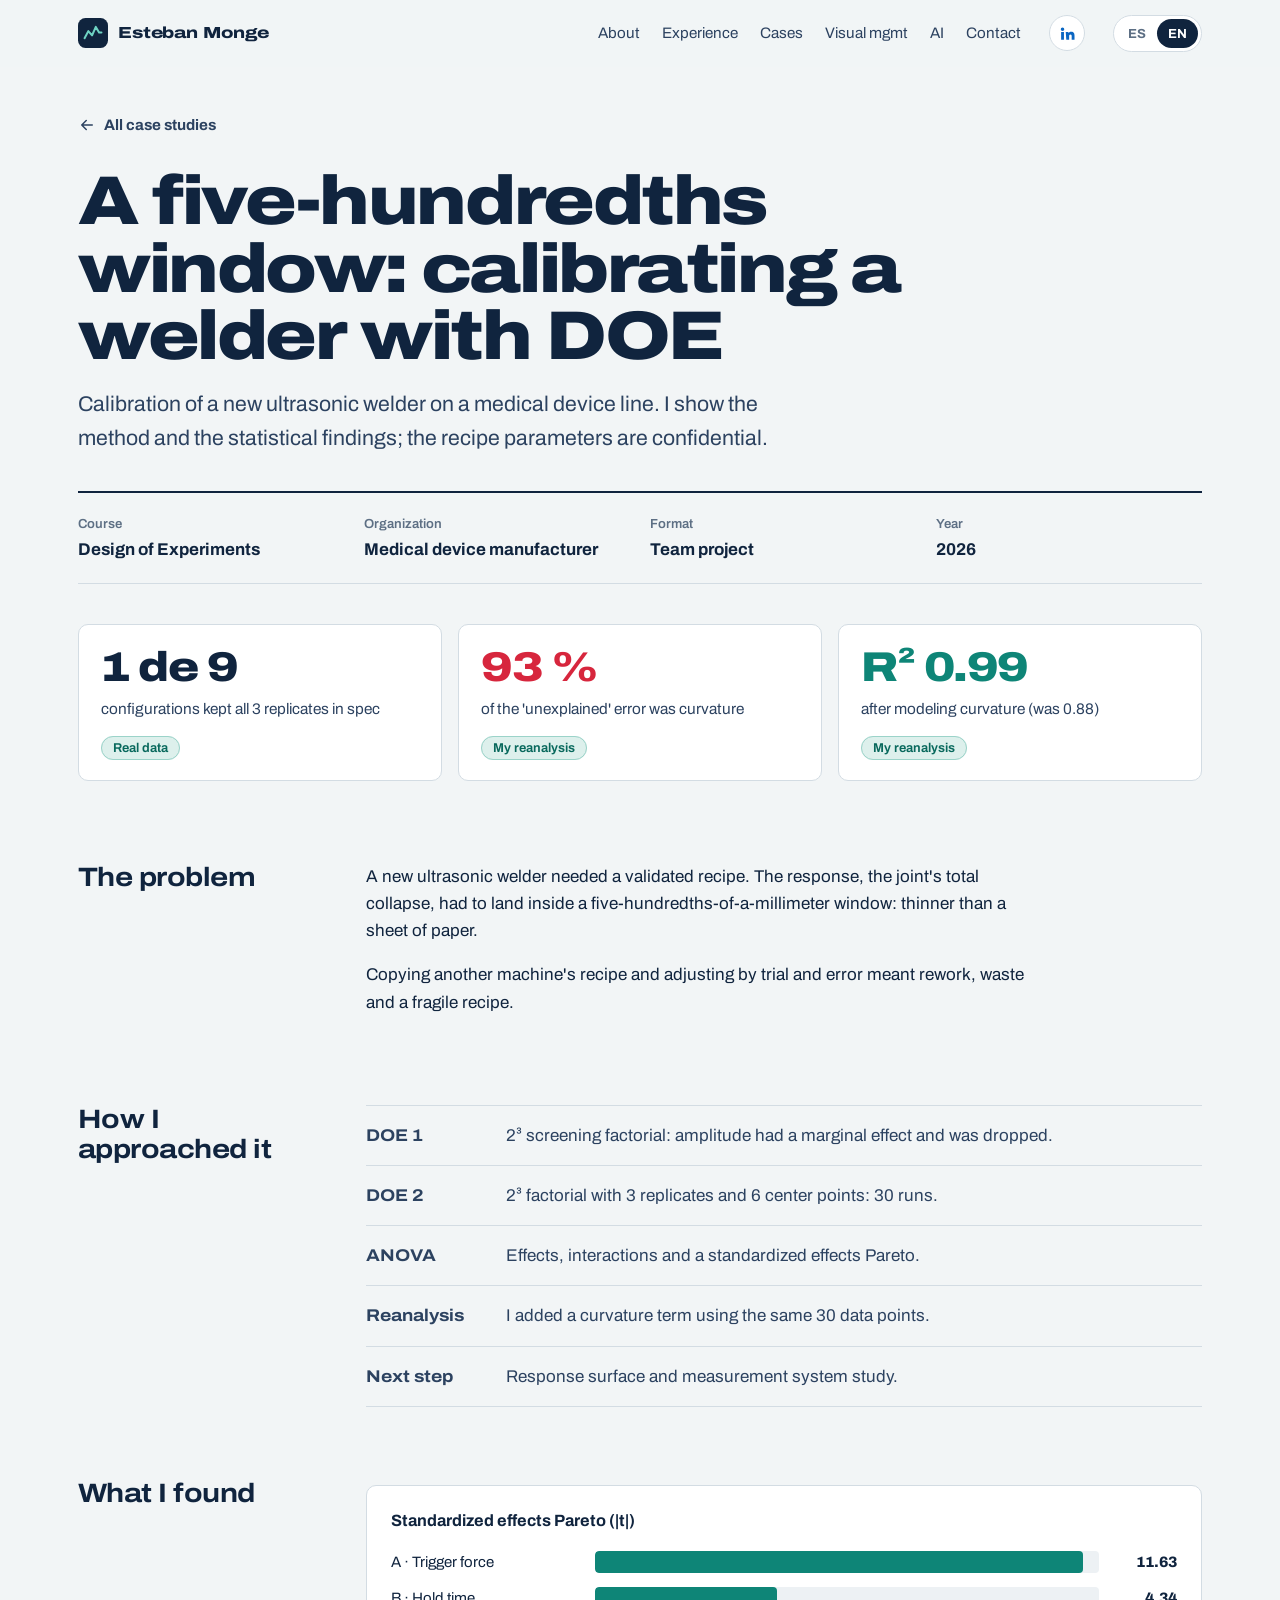
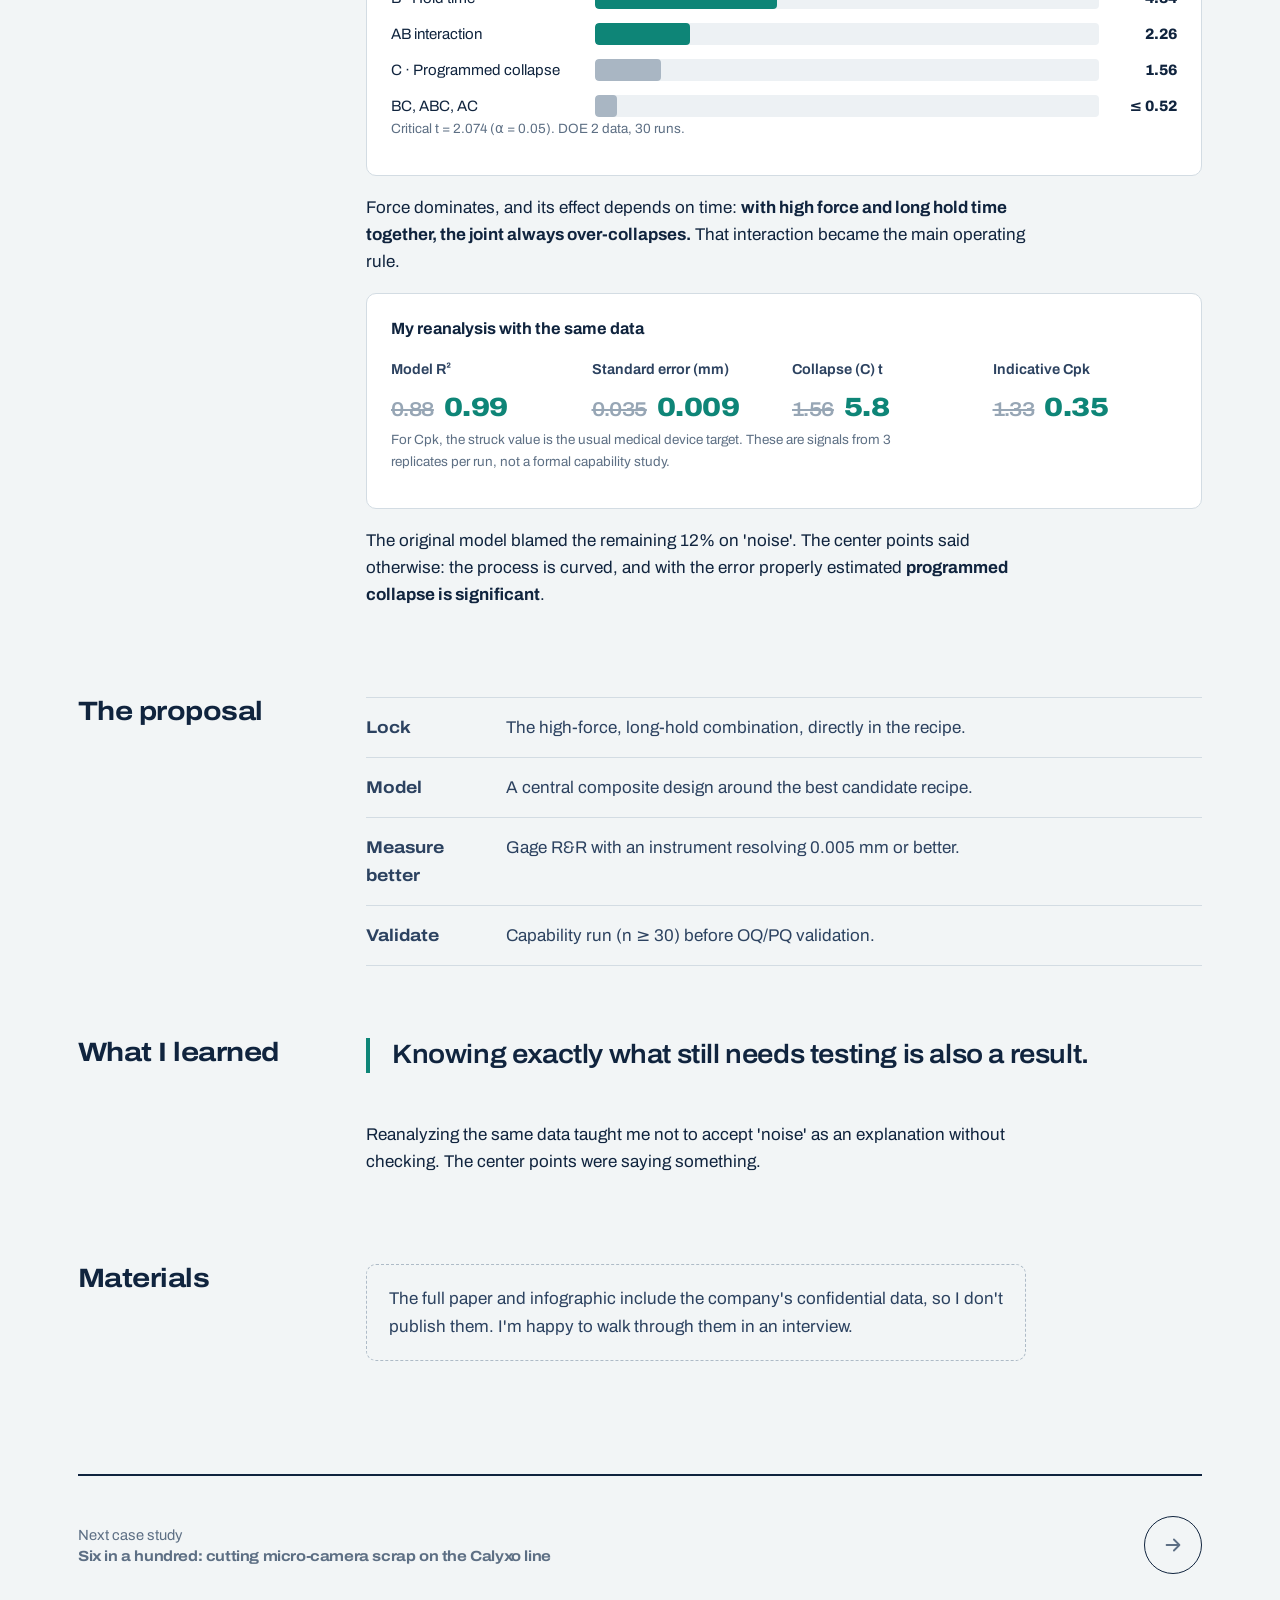
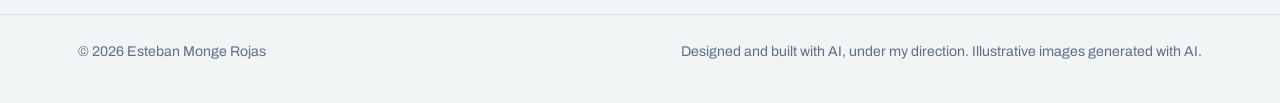
==== commit 35246e9f: "Add files via upload" ====
--- a/casos/doe-soldadura.html
+++ b/casos/doe-soldadura.html
@@ -41,7 +41,7 @@
 <section class="chapter"><h2><span lang="es">La propuesta</span><span lang="en">The proposal</span></h2><div class="txt"><ol class="phases"><li><b><span lang="es">Bloquear</span><span lang="en">Lock</span></b><span><span lang="es">La combinación de fuerza y tiempo altos, directamente en la receta.</span><span lang="en">The high-force, long-hold combination, directly in the recipe.</span></span></li><li><b><span lang="es">Modelar</span><span lang="en">Model</span></b><span><span lang="es">Un diseño central compuesto alrededor de la mejor receta candidata.</span><span lang="en">A central composite design around the best candidate recipe.</span></span></li><li><b><span lang="es">Medir mejor</span><span lang="en">Measure better</span></b><span><span lang="es">Gage R&R con un instrumento de resolución de 0,005 mm o mejor.</span><span lang="en">Gage R&R with an instrument resolving 0.005 mm or better.</span></span></li><li><b><span lang="es">Validar</span><span lang="en">Validate</span></b><span><span lang="es">Corrida de capacidad (n ≥ 30) antes de la validación OQ/PQ.</span><span lang="en">Capability run (n ≥ 30) before OQ/PQ validation.</span></span></li></ol></div></section>
 <section class="chapter"><h2><span lang="es">Lo que aprendí</span><span lang="en">What I learned</span></h2><div class="txt"><p lang="es" class="quote">Saber exactamente qué falta probar también es un resultado.</p><p lang="en" class="quote">Knowing exactly what still needs testing is also a result.</p><div style="height:22px"></div><p lang="es">Reanalizar los mismos datos me enseñó a no aceptar «ruido» como explicación sin verificarlo. Los puntos centrales estaban diciendo algo.</p><p lang="en">Reanalyzing the same data taught me not to accept 'noise' as an explanation without checking. The center points were saying something.</p></div></section>
 <section class="chapter"><h2><span lang="es">Materiales</span><span lang="en">Materials</span></h2><div class="txt"><p lang="es" class="locked">El paper y la infografía completos incluyen datos confidenciales de la empresa, así que no los publico. Con gusto los presento en una entrevista.</p><p lang="en" class="locked">The full paper and infographic include the company's confidential data, so I don't publish them. I'm happy to walk through them in an interview.</p></div></section>
-<a class="next" href="medtech-scrap.html"><div><span><span lang="es">Siguiente caso</span><span lang="en">Next case study</span></span><b><span lang="es">Reducir a la mitad el scrap de una línea de dispositivos médicos</span><span lang="en">Cutting scrap in half on a medical device line</span></b></div><span class="go-c"><svg viewBox="0 0 24 24" fill="none" stroke="currentColor" stroke-width="2" stroke-linecap="round" stroke-linejoin="round" aria-hidden="true"><path d="M5 12h14M13 6l6 6-6 6"/></svg></span></a>
+<a class="next" href="viant-calyxo.html"><div><span><span lang="es">Siguiente caso</span><span lang="en">Next case study</span></span><b><span lang="es">Seis de cada cien: reducir el scrap de microcámaras en la línea Calyxo</span><span lang="en">Six in a hundred: cutting micro-camera scrap on the Calyxo line</span></b></div><span class="go-c"><svg viewBox="0 0 24 24" fill="none" stroke="currentColor" stroke-width="2" stroke-linecap="round" stroke-linejoin="round" aria-hidden="true"><path d="M5 12h14M13 6l6 6-6 6"/></svg></span></a>
 </div></main><footer><div class="wrap">
 <span>© 2026 Esteban Monge Rojas</span>
 <span><span lang="es">Diseñado y construido con IA, bajo mi dirección. Imágenes ilustrativas generadas con IA.</span><span lang="en">Designed and built with AI, under my direction. Illustrative images generated with AI.</span></span>
